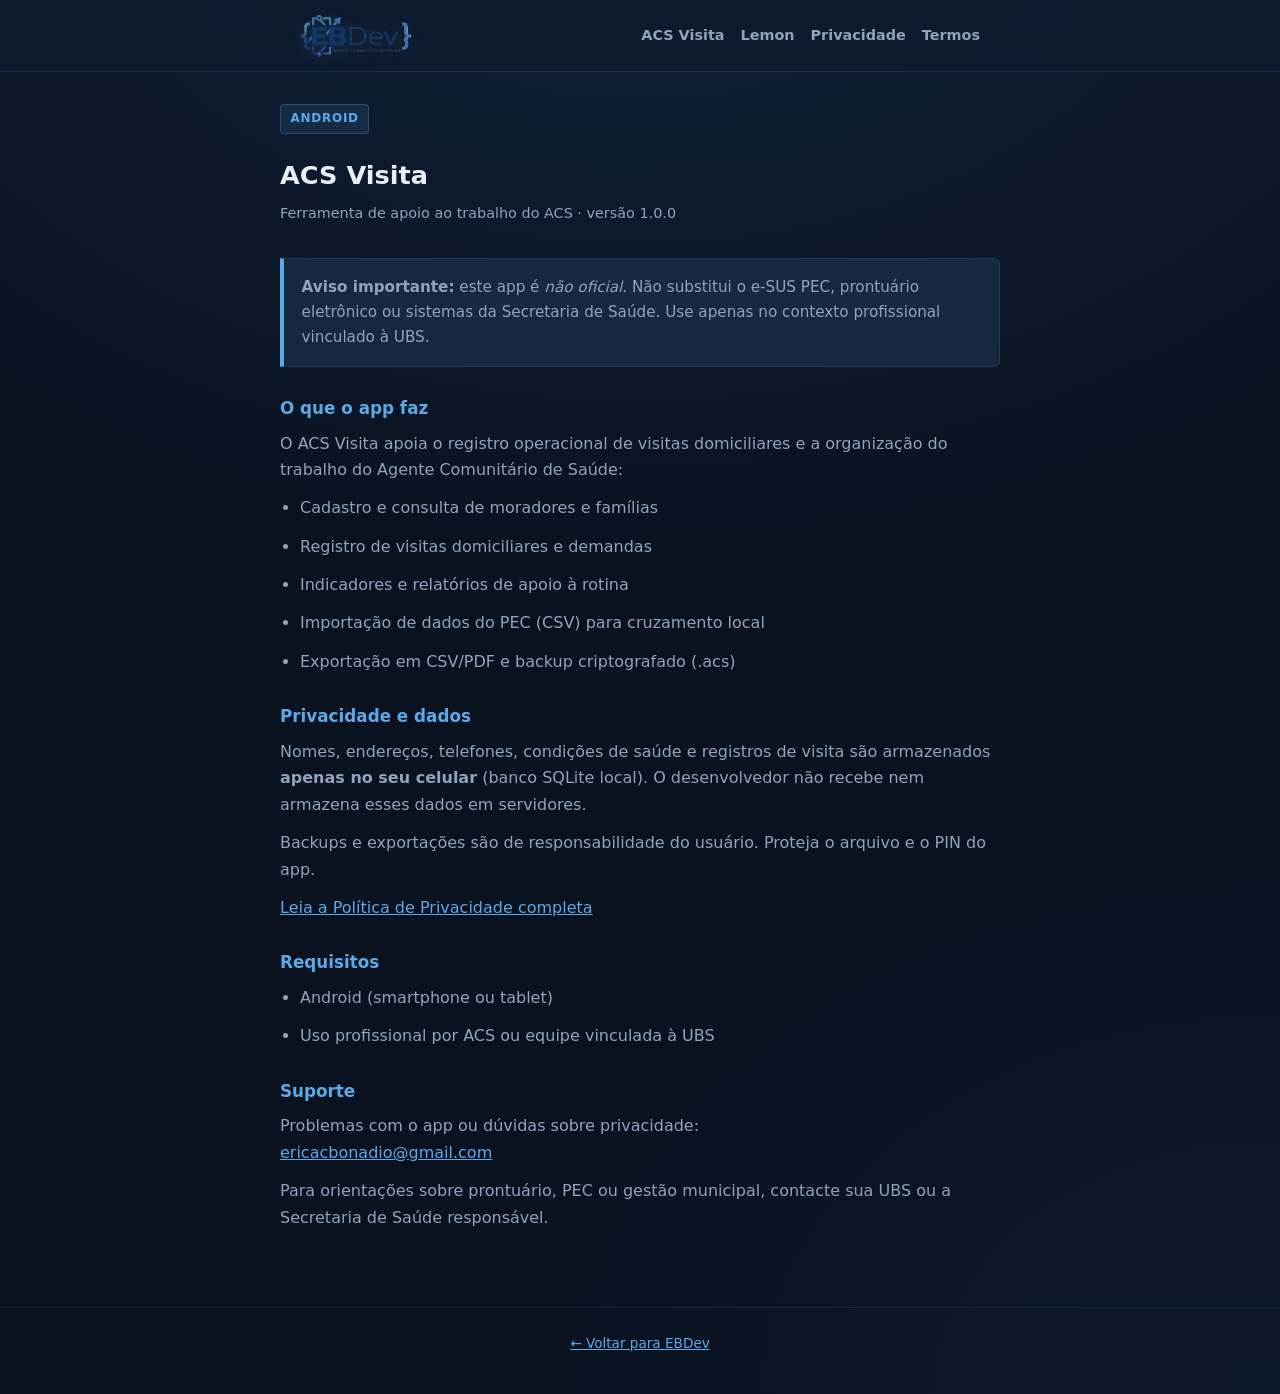
==== acs-visita/index.html @ 59e24e64 "Organiza site em pastas por app com redirecionamentos na raiz. ACS Visita e Lemon em subpastas; URLs" ====
<!DOCTYPE html>
<html lang="pt-BR">
<head>
  <meta charset="UTF-8">
  <meta name="viewport" content="width=device-width, initial-scale=1.0">
  <meta name="description" content="ACS Visita — app de apoio para visitas domiciliares do Agente Comunitário de Saúde. Dados locais, sem nuvem.">
  <title>ACS Visita | EBDev</title>
  <link rel="icon" href="../assets/logo-icon.svg" type="image/svg+xml">
  <link rel="stylesheet" href="../styles.css">
</head>
<body>
  <header class="site-header">
    <div class="container">
      <a href="../index.html" class="logo-link">
        <img class="logo-full" src="../assets/logo.png" alt="EBDev — Desenvolvimento de Software" height="44">
        <img class="logo-icon" src="../assets/logo-icon.svg" alt="EBDev" width="40" height="40">
      </a>
      <nav>
        <ul class="nav-links">
          <li><a href="index.html">ACS Visita</a></li>
          <li><a href="../lemon/">Lemon</a></li>
          <li><a href="politica-privacidade.html">Privacidade</a></li>
          <li><a href="termos-de-uso.html">Termos</a></li>
        </ul>
      </nav>
    </div>
  </header>

  <main class="container legal-page">
    <span class="badge">Android</span>
    <h1>ACS Visita</h1>
    <p class="updated">Ferramenta de apoio ao trabalho do ACS · versão 1.0.0</p>

    <div class="notice">
      <strong>Aviso importante:</strong> este app é <em>não oficial</em>. Não substitui
      o e-SUS PEC, prontuário eletrônico ou sistemas da Secretaria de Saúde.
      Use apenas no contexto profissional vinculado à UBS.
    </div>

    <h2>O que o app faz</h2>
    <p>
      O ACS Visita apoia o registro operacional de visitas domiciliares e a
      organização do trabalho do Agente Comunitário de Saúde:
    </p>
    <ul>
      <li>Cadastro e consulta de moradores e famílias</li>
      <li>Registro de visitas domiciliares e demandas</li>
      <li>Indicadores e relatórios de apoio à rotina</li>
      <li>Importação de dados do PEC (CSV) para cruzamento local</li>
      <li>Exportação em CSV/PDF e backup criptografado (.acs)</li>
    </ul>

    <h2>Privacidade e dados</h2>
    <p>
      Nomes, endereços, telefones, condições de saúde e registros de visita são
      armazenados <strong>apenas no seu celular</strong> (banco SQLite local).
      O desenvolvedor não recebe nem armazena esses dados em servidores.
    </p>
    <p>
      Backups e exportações são de responsabilidade do usuário. Proteja o arquivo
      e o PIN do app.
    </p>
    <p>
      <a href="politica-privacidade.html">Leia a Política de Privacidade completa</a>
    </p>

    <h2>Requisitos</h2>
    <ul>
      <li>Android (smartphone ou tablet)</li>
      <li>Uso profissional por ACS ou equipe vinculada à UBS</li>
    </ul>

    <h2>Suporte</h2>
    <p>
      Problemas com o app ou dúvidas sobre privacidade:<br>
      <a href="mailto:ericacbonadio@gmail.com">ericacbonadio@gmail.com</a>
    </p>
    <p>
      Para orientações sobre prontuário, PEC ou gestão municipal, contacte sua UBS
      ou a Secretaria de Saúde responsável.
    </p>
  </main>

  <footer class="site-footer">
    <div class="container">
      <p><a href="../index.html">← Voltar para EBDev</a></p>
    </div>
  </footer>
</body>
</html>
---- styles.css ----
:root {
  /* Paleta EBDev — dark tech */
  --brand-navy: #0c2d4a;
  --brand-navy-mid: #1a4975;
  --brand-blue: #2b6cb0;
  --brand-blue-hover: #3d7ec4;
  --brand-sky: #5da9e8;
  --brand-sky-dim: rgba(93, 169, 232, 0.12);

  --bg: #0a1220;
  --bg-elevated: #0f1a2e;
  --surface: #132337;
  --surface-hover: #182a42;
  --text: #e8eef4;
  --text-muted: #8fa3bc;
  --accent: var(--brand-sky);
  --accent-hover: #7ec0f5;
  --accent-light: var(--brand-sky-dim);
  --border: rgba(93, 169, 232, 0.14);
  --border-strong: rgba(93, 169, 232, 0.28);
  --glow: rgba(43, 108, 176, 0.35);
  --font: system-ui, -apple-system, "Segoe UI", Roboto, sans-serif;
}

*,
*::before,
*::after {
  box-sizing: border-box;
  margin: 0;
  padding: 0;
}

html {
  scroll-behavior: smooth;
}

body {
  font-family: var(--font);
  background:
    radial-gradient(ellipse 80% 50% at 50% -10%, rgba(43, 108, 176, 0.18), transparent),
    radial-gradient(ellipse 60% 40% at 100% 100%, rgba(26, 73, 117, 0.12), transparent),
    var(--bg);
  color: var(--text);
  line-height: 1.65;
  min-height: 100vh;
}

a {
  color: var(--accent);
}

a:hover {
  color: var(--accent-hover);
  text-decoration: underline;
}

.container {
  max-width: 720px;
  margin: 0 auto;
  padding: 0 1.25rem;
}

.site-header {
  background: rgba(15, 26, 46, 0.85);
  backdrop-filter: blur(12px);
  color: var(--text);
  padding: 0.85rem 0;
  border-bottom: 1px solid var(--border);
  position: sticky;
  top: 0;
  z-index: 100;
}

.site-header a {
  color: var(--text-muted);
  text-decoration: none;
  font-weight: 600;
}

.site-header a:hover {
  color: var(--accent);
  text-decoration: none;
}

.site-header .container {
  display: flex;
  justify-content: space-between;
  align-items: center;
  gap: 1rem;
}

.logo-link {
  display: flex;
  align-items: center;
  line-height: 0;
}

.logo-link img,
.logo-link svg {
  height: 40px;
  width: auto;
  display: block;
}

.logo-link .logo-full {
  height: 44px;
  filter: drop-shadow(0 2px 8px rgba(93, 169, 232, 0.15));
}

.logo-link .logo-icon {
  display: none;
  height: 40px;
  width: 40px;
}

.nav-links {
  display: flex;
  flex-wrap: wrap;
  gap: 1rem;
  list-style: none;
  font-size: 0.9rem;
}

.hero {
  padding: 2.75rem 0 2rem;
  text-align: center;
}

.hero .badge {
  margin-left: auto;
  margin-right: auto;
}

.hero-logo {
  width: min(420px, 92vw);
  height: auto;
  margin: 0 auto 1.5rem;
  display: block;
  filter: drop-shadow(0 8px 28px rgba(43, 108, 176, 0.25));
}

.hero .lead {
  color: var(--text-muted);
  font-size: 1.05rem;
  max-width: 55ch;
  margin: 0 auto;
  text-align: left;
}

.badge {
  display: inline-block;
  background: var(--accent-light);
  color: var(--accent);
  font-size: 0.75rem;
  font-weight: 600;
  text-transform: uppercase;
  letter-spacing: 0.06em;
  padding: 0.25rem 0.6rem;
  border-radius: 4px;
  margin-bottom: 1.25rem;
  border: 1px solid var(--border-strong);
}

.card {
  background: var(--surface);
  border: 1px solid var(--border);
  border-radius: 10px;
  padding: 1.5rem;
  margin-bottom: 1.5rem;
  transition: border-color 0.2s, box-shadow 0.2s;
}

.card:hover {
  border-color: var(--border-strong);
  box-shadow: 0 4px 24px rgba(0, 0, 0, 0.25);
}

.card h2 {
  font-size: 1.15rem;
  margin-bottom: 0.75rem;
  color: var(--text);
}

.card p,
.card li {
  color: var(--text-muted);
}

.card ul {
  margin: 0.75rem 0 0 1.25rem;
}

.card li + li {
  margin-top: 0.35rem;
}

.projects-grid {
  display: grid;
  gap: 1.5rem;
}

@media (min-width: 640px) {
  .projects-grid {
    grid-template-columns: 1fr 1fr;
  }
}

.card-emoji {
  font-size: 0.95em;
}

.badge--lemon {
  background: rgba(132, 204, 22, 0.14);
  color: #a3e635;
  border-color: rgba(163, 230, 53, 0.35);
}

.btn--lemon {
  background: linear-gradient(135deg, #4d7c0f 0%, #84cc16 100%);
  border-color: rgba(163, 230, 53, 0.35);
  box-shadow: 0 4px 16px rgba(132, 204, 22, 0.25);
}

.btn--lemon:hover {
  background: linear-gradient(135deg, #65a30d 0%, #a3e635 100%);
  box-shadow: 0 6px 20px rgba(132, 204, 22, 0.35);
}

.card--lemon h2 {
  color: var(--text);
}

.legal-app-title {
  font-size: 0.95rem;
  margin: 1.25rem 0 0.5rem;
  color: var(--accent);
}

.legal-app-title:first-of-type {
  margin-top: 0.75rem;
}

.card h3 {
  font-size: 0.95rem;
}

.btn {
  display: inline-block;
  margin-top: 1rem;
  padding: 0.6rem 1.1rem;
  background: linear-gradient(135deg, var(--brand-navy-mid) 0%, var(--brand-blue) 100%);
  color: #fff !important;
  text-decoration: none;
  border-radius: 6px;
  font-size: 0.9rem;
  font-weight: 600;
  border: 1px solid var(--border-strong);
  box-shadow: 0 4px 16px var(--glow);
}

.btn:hover {
  background: linear-gradient(135deg, var(--brand-blue) 0%, var(--brand-sky) 100%);
  color: #fff !important;
  text-decoration: none;
  box-shadow: 0 6px 20px var(--glow);
}

.legal-page {
  padding: 2rem 0 3rem;
}

.legal-page h1 {
  font-size: 1.6rem;
  margin-bottom: 0.35rem;
  color: var(--text);
}

.legal-page .updated {
  color: var(--text-muted);
  font-size: 0.9rem;
  margin-bottom: 2rem;
}

.legal-page h2 {
  font-size: 1.05rem;
  margin: 1.75rem 0 0.5rem;
  color: var(--accent);
}

.legal-page p,
.legal-page li {
  color: var(--text-muted);
  margin-bottom: 0.75rem;
}

.legal-page ul {
  margin: 0 0 0.75rem 1.25rem;
}

.notice {
  background: var(--accent-light);
  border-left: 4px solid var(--brand-sky);
  padding: 1rem 1.1rem;
  border-radius: 0 6px 6px 0;
  margin: 1.5rem 0;
  font-size: 0.95rem;
  color: var(--text-muted);
  border-top: 1px solid var(--border);
  border-right: 1px solid var(--border);
  border-bottom: 1px solid var(--border);
}

.site-footer {
  border-top: 1px solid var(--border);
  padding: 1.5rem 0 2.5rem;
  margin-top: 1rem;
  text-align: center;
  font-size: 0.85rem;
  color: var(--text-muted);
}

.site-footer a {
  font-weight: 500;
}

.sr-only {
  position: absolute;
  width: 1px;
  height: 1px;
  padding: 0;
  margin: -1px;
  overflow: hidden;
  clip: rect(0, 0, 0, 0);
  white-space: nowrap;
  border: 0;
}

@media (max-width: 520px) {
  .site-header .container {
    flex-direction: row;
    align-items: center;
    justify-content: space-between;
    gap: 0.75rem;
  }

  .logo-link .logo-full {
    display: none;
  }

  .logo-link .logo-icon {
    display: block;
  }

  .nav-links {
    gap: 0.65rem;
    font-size: 0.82rem;
  }

  .hero .lead {
    text-align: center;
  }
}
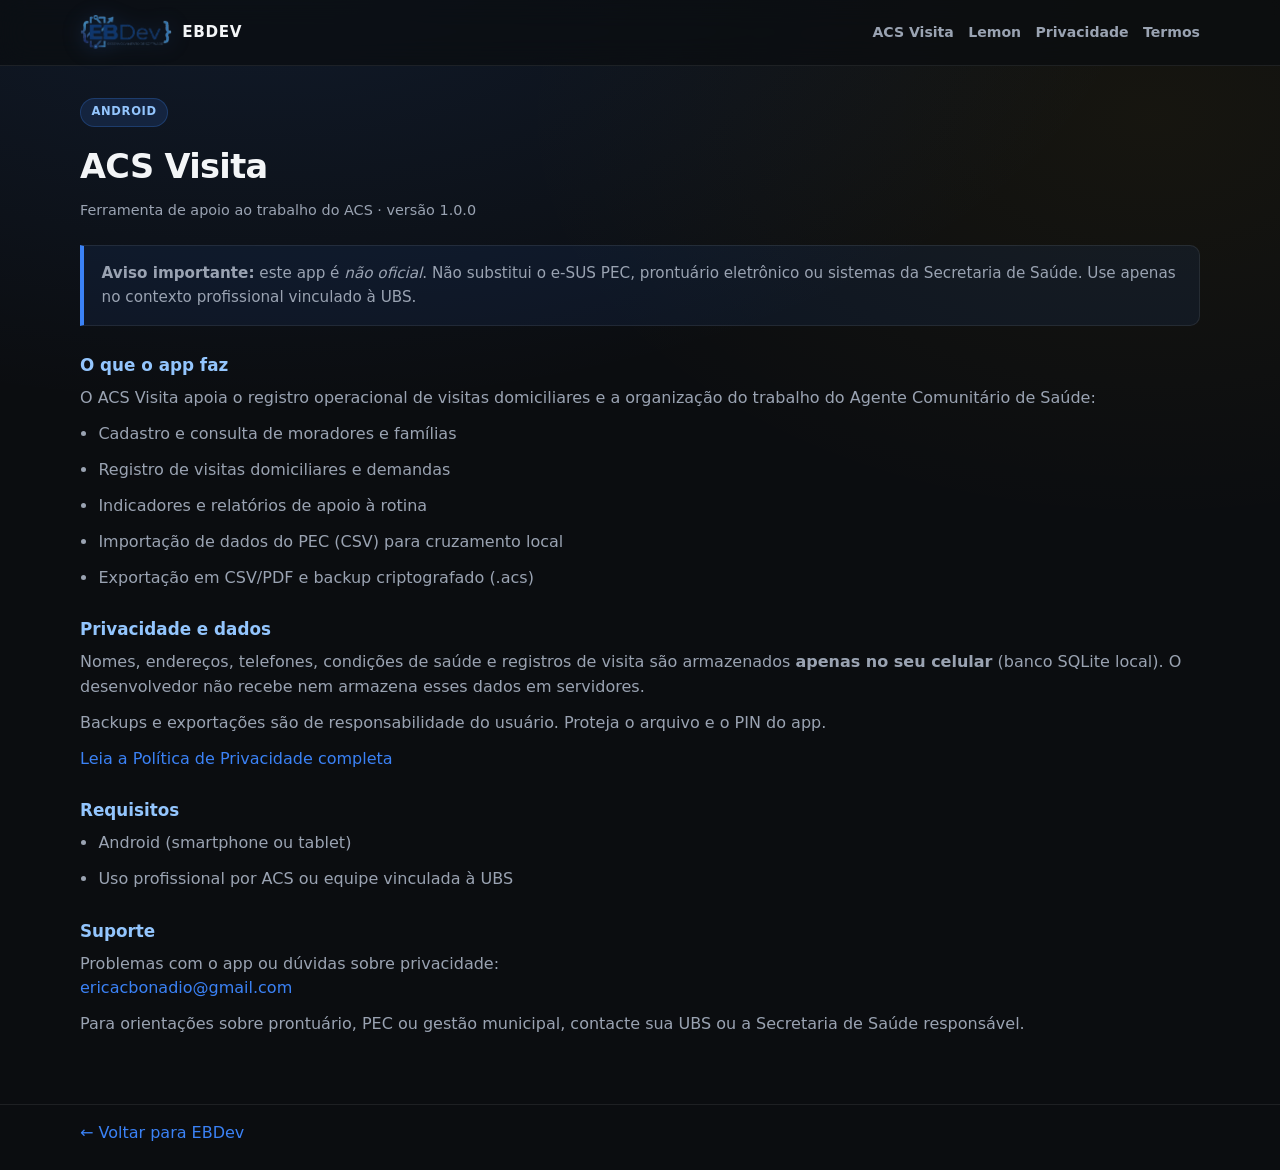
==== commit f5e17413: "Porta visual do Lovable para o site estático EBDev. Home com hero, stack, cards ACS/Lemon diferencia" ====
--- a/acs-visita/index.html
+++ b/acs-visita/index.html
@@ -11,9 +11,9 @@
 <body>
   <header class="site-header">
     <div class="container">
-      <a href="../index.html" class="logo-link">
-        <img class="logo-full" src="../assets/logo.png" alt="EBDev — Desenvolvimento de Software" height="44">
-        <img class="logo-icon" src="../assets/logo-icon.svg" alt="EBDev" width="40" height="40">
+      <a href="../index.html" class="brand">
+        <img src="../assets/logo.png" alt="" height="36">
+        <span class="brand-word">EBDEV</span>
       </a>
       <nav>
         <ul class="nav-links">
--- a/styles.css
+++ b/styles.css
@@ -1,25 +1,21 @@
 :root {
-  /* Paleta EBDev — dark tech */
-  --brand-navy: #0c2d4a;
-  --brand-navy-mid: #1a4975;
-  --brand-blue: #2b6cb0;
-  --brand-blue-hover: #3d7ec4;
-  --brand-sky: #5da9e8;
-  --brand-sky-dim: rgba(93, 169, 232, 0.12);
-
-  --bg: #0a1220;
-  --bg-elevated: #0f1a2e;
-  --surface: #132337;
-  --surface-hover: #182a42;
-  --text: #e8eef4;
-  --text-muted: #8fa3bc;
-  --accent: var(--brand-sky);
-  --accent-hover: #7ec0f5;
-  --accent-light: var(--brand-sky-dim);
-  --border: rgba(93, 169, 232, 0.14);
-  --border-strong: rgba(93, 169, 232, 0.28);
-  --glow: rgba(43, 108, 176, 0.35);
-  --font: system-ui, -apple-system, "Segoe UI", Roboto, sans-serif;
+  --bg: #0b0d10;
+  --surface: #14181f;
+  --surface-2: #1a1f28;
+  --border: rgba(255, 255, 255, 0.08);
+  --border-strong: rgba(255, 255, 255, 0.14);
+  --text: #f3f5f7;
+  --text-muted: #9aa3b2;
+  --text-dim: #6b7382;
+  --blue: #3b82f6;
+  --blue-soft: rgba(59, 130, 246, 0.14);
+  --blue-glow: rgba(59, 130, 246, 0.35);
+  --lemon: #eab308;
+  --lemon-soft: rgba(234, 179, 8, 0.14);
+  --font: "Segoe UI", system-ui, -apple-system, sans-serif;
+  --mono: ui-monospace, "Cascadia Code", "SF Mono", Menlo, Consolas, monospace;
+  --radius: 18px;
+  --max: 1120px;
 }
 
 *,
@@ -37,290 +33,712 @@
 body {
   font-family: var(--font);
   background:
-    radial-gradient(ellipse 80% 50% at 50% -10%, rgba(43, 108, 176, 0.18), transparent),
-    radial-gradient(ellipse 60% 40% at 100% 100%, rgba(26, 73, 117, 0.12), transparent),
+    radial-gradient(ellipse 70% 40% at 20% -5%, rgba(59, 130, 246, 0.12), transparent),
+    radial-gradient(ellipse 50% 35% at 90% 10%, rgba(234, 179, 8, 0.05), transparent),
     var(--bg);
   color: var(--text);
-  line-height: 1.65;
+  line-height: 1.55;
   min-height: 100vh;
 }
 
 a {
-  color: var(--accent);
+  color: var(--blue);
+  text-decoration: none;
 }
 
 a:hover {
-  color: var(--accent-hover);
   text-decoration: underline;
 }
 
+img {
+  max-width: 100%;
+  display: block;
+}
+
+ul {
+  list-style: none;
+}
+
 .container {
-  max-width: 720px;
-  margin: 0 auto;
-  padding: 0 1.25rem;
-}
-
+  width: min(100% - 2rem, var(--max));
+  margin-inline: auto;
+}
+
+/* Header */
 .site-header {
-  background: rgba(15, 26, 46, 0.85);
-  backdrop-filter: blur(12px);
-  color: var(--text);
-  padding: 0.85rem 0;
-  border-bottom: 1px solid var(--border);
   position: sticky;
   top: 0;
-  z-index: 100;
-}
-
-.site-header a {
-  color: var(--text-muted);
-  text-decoration: none;
+  z-index: 50;
+  backdrop-filter: blur(14px);
+  background: rgba(11, 13, 16, 0.72);
+  border-bottom: 1px solid var(--border);
+}
+
+.site-header .container {
+  display: flex;
+  align-items: center;
+  justify-content: space-between;
+  gap: 1rem;
+  padding: 0.9rem 0;
+}
+
+.brand {
+  display: inline-flex;
+  align-items: center;
+  gap: 0.65rem;
+  color: var(--text);
+  font-weight: 700;
+  letter-spacing: 0.04em;
+  text-decoration: none;
+}
+
+.brand:hover {
+  text-decoration: none;
+  color: var(--text);
+}
+
+.brand img {
+  height: 36px;
+  width: auto;
+  filter: drop-shadow(0 2px 10px rgba(59, 130, 246, 0.25));
+}
+
+.brand-word {
+  font-size: 0.95rem;
+}
+
+.contact-exec {
+  font-family: var(--mono);
+  font-size: 0.85rem;
+  color: var(--text-muted);
+  text-decoration: none;
+}
+
+.contact-exec:hover {
+  color: var(--blue);
+  text-decoration: none;
+}
+
+.nav-links {
+  display: flex;
+  flex-wrap: wrap;
+  gap: 0.9rem;
+  align-items: center;
+}
+
+.nav-links a {
+  color: var(--text-muted);
+  font-size: 0.88rem;
   font-weight: 600;
-}
-
-.site-header a:hover {
-  color: var(--accent);
-  text-decoration: none;
-}
-
-.site-header .container {
+  text-decoration: none;
+}
+
+.nav-links a:hover {
+  color: var(--text);
+}
+
+/* Home layout */
+.home {
+  padding: 1.5rem 0 2.5rem;
+  display: grid;
+  gap: 1rem;
+}
+
+.panel {
+  background: var(--surface);
+  border: 1px solid var(--border);
+  border-radius: var(--radius);
+  padding: 1.35rem;
+}
+
+.hero-grid {
+  display: grid;
+  gap: 1rem;
+}
+
+@media (min-width: 900px) {
+  .hero-grid {
+    grid-template-columns: 1.55fr 1fr;
+    align-items: stretch;
+  }
+}
+
+.hero-main {
+  padding: 1.6rem 1.5rem 1.7rem;
+}
+
+.status-pill {
+  display: inline-flex;
+  align-items: center;
+  gap: 0.45rem;
+  padding: 0.35rem 0.75rem;
+  border-radius: 999px;
+  background: var(--blue-soft);
+  color: #93c5fd;
+  font-size: 0.72rem;
+  font-weight: 700;
+  letter-spacing: 0.06em;
+  text-transform: uppercase;
+  margin-bottom: 1.25rem;
+}
+
+.status-pill::before {
+  content: "";
+  width: 0.45rem;
+  height: 0.45rem;
+  border-radius: 50%;
+  background: var(--blue);
+  box-shadow: 0 0 10px var(--blue-glow);
+}
+
+.hero-title {
+  font-size: clamp(2.2rem, 5vw, 3.4rem);
+  line-height: 1.05;
+  font-weight: 800;
+  letter-spacing: -0.03em;
+  margin-bottom: 0.35rem;
+}
+
+.hero-subtitle {
+  font-size: clamp(1.35rem, 3vw, 2rem);
+  line-height: 1.15;
+  font-weight: 700;
+  color: #a8b0be;
+  letter-spacing: -0.02em;
+  margin-bottom: 1.1rem;
+}
+
+.hero-lead {
+  color: var(--text-muted);
+  max-width: 48ch;
+  font-size: 1rem;
+}
+
+.stack-panel {
+  display: flex;
+  flex-direction: column;
+  gap: 1rem;
+  min-height: 100%;
+}
+
+.stack-head {
   display: flex;
   justify-content: space-between;
   align-items: center;
+  gap: 0.75rem;
+}
+
+.stack-head h2,
+.section-label {
+  font-size: 0.72rem;
+  letter-spacing: 0.1em;
+  text-transform: uppercase;
+  color: var(--text-dim);
+  font-weight: 700;
+}
+
+.stack-ver {
+  font-family: var(--mono);
+  font-size: 0.78rem;
+  color: var(--blue);
+}
+
+.stack-list {
+  display: grid;
+  gap: 0.7rem;
+}
+
+.stack-item {
+  display: flex;
+  justify-content: space-between;
+  gap: 0.75rem;
+  align-items: center;
+  padding: 0.75rem 0.85rem;
+  border-radius: 12px;
+  background: var(--surface-2);
+  border: 1px solid var(--border);
+}
+
+.stack-item span {
+  font-size: 0.92rem;
+  font-weight: 600;
+}
+
+.stack-item em {
+  font-style: normal;
+  font-family: var(--mono);
+  font-size: 0.75rem;
+  color: #93c5fd;
+}
+
+.stack-visual {
+  margin-top: auto;
+  height: 88px;
+  border-radius: 12px;
+  border: 1px solid var(--border);
+  background:
+    linear-gradient(180deg, transparent 0%, rgba(11, 13, 16, 0.55) 100%),
+    repeating-linear-gradient(
+      90deg,
+      transparent 0 18px,
+      rgba(59, 130, 246, 0.18) 18px 19px
+    ),
+    repeating-linear-gradient(
+      0deg,
+      transparent 0 18px,
+      rgba(59, 130, 246, 0.12) 18px 19px
+    ),
+    radial-gradient(circle at 50% 120%, rgba(59, 130, 246, 0.35), transparent 55%),
+    #0a1018;
+  overflow: hidden;
+  position: relative;
+}
+
+.stack-visual::after {
+  content: "";
+  position: absolute;
+  inset: auto 10% -20px 10%;
+  height: 40px;
+  background: radial-gradient(ellipse, rgba(59, 130, 246, 0.45), transparent 70%);
+  filter: blur(8px);
+}
+
+/* Projects */
+.projects-grid {
+  display: grid;
   gap: 1rem;
 }
 
-.logo-link {
-  display: flex;
-  align-items: center;
-  line-height: 0;
-}
-
-.logo-link img,
-.logo-link svg {
-  height: 40px;
-  width: auto;
-  display: block;
-}
-
-.logo-link .logo-full {
-  height: 44px;
-  filter: drop-shadow(0 2px 8px rgba(93, 169, 232, 0.15));
-}
-
-.logo-link .logo-icon {
-  display: none;
-  height: 40px;
-  width: 40px;
-}
-
-.nav-links {
-  display: flex;
-  flex-wrap: wrap;
-  gap: 1rem;
-  list-style: none;
-  font-size: 0.9rem;
-}
-
-.hero {
-  padding: 2.75rem 0 2rem;
-  text-align: center;
-}
-
-.hero .badge {
-  margin-left: auto;
-  margin-right: auto;
-}
-
-.hero-logo {
-  width: min(420px, 92vw);
-  height: auto;
-  margin: 0 auto 1.5rem;
-  display: block;
-  filter: drop-shadow(0 8px 28px rgba(43, 108, 176, 0.25));
-}
-
-.hero .lead {
-  color: var(--text-muted);
-  font-size: 1.05rem;
-  max-width: 55ch;
-  margin: 0 auto;
-  text-align: left;
-}
-
-.badge {
-  display: inline-block;
-  background: var(--accent-light);
-  color: var(--accent);
-  font-size: 0.75rem;
-  font-weight: 600;
-  text-transform: uppercase;
-  letter-spacing: 0.06em;
-  padding: 0.25rem 0.6rem;
-  border-radius: 4px;
-  margin-bottom: 1.25rem;
-  border: 1px solid var(--border-strong);
-}
-
-.card {
-  background: var(--surface);
-  border: 1px solid var(--border);
-  border-radius: 10px;
-  padding: 1.5rem;
-  margin-bottom: 1.5rem;
-  transition: border-color 0.2s, box-shadow 0.2s;
-}
-
-.card:hover {
-  border-color: var(--border-strong);
-  box-shadow: 0 4px 24px rgba(0, 0, 0, 0.25);
-}
-
-.card h2 {
-  font-size: 1.15rem;
-  margin-bottom: 0.75rem;
-  color: var(--text);
-}
-
-.card p,
-.card li {
-  color: var(--text-muted);
-}
-
-.card ul {
-  margin: 0.75rem 0 0 1.25rem;
-}
-
-.card li + li {
-  margin-top: 0.35rem;
-}
-
-.projects-grid {
-  display: grid;
-  gap: 1.5rem;
-}
-
-@media (min-width: 640px) {
+@media (min-width: 860px) {
   .projects-grid {
     grid-template-columns: 1fr 1fr;
   }
 }
 
-.card-emoji {
-  font-size: 0.95em;
-}
-
-.badge--lemon {
-  background: rgba(132, 204, 22, 0.14);
-  color: #a3e635;
-  border-color: rgba(163, 230, 53, 0.35);
-}
-
-.btn--lemon {
-  background: linear-gradient(135deg, #4d7c0f 0%, #84cc16 100%);
-  border-color: rgba(163, 230, 53, 0.35);
-  box-shadow: 0 4px 16px rgba(132, 204, 22, 0.25);
-}
-
-.btn--lemon:hover {
-  background: linear-gradient(135deg, #65a30d 0%, #a3e635 100%);
-  box-shadow: 0 6px 20px rgba(132, 204, 22, 0.35);
-}
-
-.card--lemon h2 {
+.project-card {
+  display: flex;
+  flex-direction: column;
+  gap: 0.85rem;
+  min-height: 100%;
+  padding: 1.25rem;
+}
+
+.project-top {
+  display: flex;
+  align-items: flex-start;
+  gap: 0.85rem;
+}
+
+.project-icon {
+  width: 44px;
+  height: 44px;
+  border-radius: 50%;
+  display: grid;
+  place-items: center;
+  flex-shrink: 0;
+  font-size: 1.2rem;
+}
+
+.project-icon--acs {
+  background: var(--blue-soft);
+  color: #93c5fd;
+  box-shadow: 0 0 0 1px rgba(59, 130, 246, 0.25);
+}
+
+.project-icon--lemon {
+  background: var(--lemon-soft);
+  color: #facc15;
+  box-shadow: 0 0 0 1px rgba(234, 179, 8, 0.28);
+  border-radius: 12px;
+}
+
+.project-card h2 {
+  font-size: 1.45rem;
+  letter-spacing: -0.02em;
+}
+
+.project-meta {
+  font-family: var(--mono);
+  font-size: 0.78rem;
+  margin-top: 0.15rem;
+}
+
+.project-meta--acs {
+  color: #60a5fa;
+}
+
+.project-meta--lemon {
+  color: #facc15;
+}
+
+.project-card p {
+  color: var(--text-muted);
+  font-size: 0.95rem;
+}
+
+.project-media {
+  margin-top: auto;
+  border-radius: 14px;
+  border: 1px solid var(--border);
+  background: #0c1118;
+  min-height: 150px;
+  padding: 1rem;
+  display: grid;
+  place-items: center;
+  overflow: hidden;
+}
+
+.phones {
+  display: flex;
+  gap: 0.8rem;
+  align-items: flex-end;
+  justify-content: center;
+}
+
+.phone {
+  width: 78px;
+  height: 128px;
+  border-radius: 14px;
+  border: 1px solid rgba(96, 165, 250, 0.35);
+  background: linear-gradient(160deg, #152033, #0b1220);
+  box-shadow: 0 10px 30px rgba(0, 0, 0, 0.45), 0 0 20px rgba(59, 130, 246, 0.15);
+  position: relative;
+  padding: 12px 10px;
+}
+
+.phone:nth-child(2) {
+  transform: translateY(-8px);
+}
+
+.phone::before {
+  content: "";
+  display: block;
+  width: 28px;
+  height: 4px;
+  border-radius: 999px;
+  background: rgba(255, 255, 255, 0.15);
+  margin: 0 auto 14px;
+}
+
+.phone-dots {
+  display: grid;
+  grid-template-columns: 1fr 1fr;
+  gap: 8px;
+}
+
+.phone-dots span {
+  aspect-ratio: 1;
+  border-radius: 8px;
+  background: linear-gradient(145deg, #60a5fa, #2563eb);
+  box-shadow: 0 0 14px rgba(59, 130, 246, 0.55);
+}
+
+.lemon-widgets {
+  width: 100%;
+  display: grid;
+  grid-template-columns: 1.2fr 0.8fr 1fr;
+  gap: 0.6rem;
+}
+
+.widget {
+  background: #12171f;
+  border: 1px solid var(--border);
+  border-radius: 10px;
+  padding: 0.65rem 0.7rem;
+}
+
+.widget strong {
+  display: block;
+  font-size: 0.68rem;
+  color: var(--text-dim);
+  text-transform: uppercase;
+  letter-spacing: 0.04em;
+  margin-bottom: 0.45rem;
+}
+
+.bar {
+  height: 7px;
+  border-radius: 999px;
+  background: rgba(255, 255, 255, 0.08);
+  overflow: hidden;
+}
+
+.bar > i {
+  display: block;
+  height: 100%;
+  width: 76%;
+  background: linear-gradient(90deg, #ca8a04, #facc15);
+  border-radius: inherit;
+}
+
+.widget-value {
+  font-family: var(--mono);
+  font-size: 0.95rem;
+  color: #fde68a;
+  font-weight: 700;
+}
+
+.mini-bars {
+  display: flex;
+  align-items: flex-end;
+  gap: 0.35rem;
+  height: 38px;
+}
+
+.mini-bars span {
+  flex: 1;
+  border-radius: 3px 3px 0 0;
+  background: #eab308;
+  position: relative;
+}
+
+.mini-bars span:nth-child(1) { height: 35%; }
+.mini-bars span:nth-child(2) { height: 78%; }
+.mini-bars span:nth-child(3) { height: 100%; }
+
+.mini-bars span::after {
+  content: attr(data-label);
+  position: absolute;
+  bottom: -1.1rem;
+  left: 50%;
+  transform: translateX(-50%);
+  font-size: 0.62rem;
+  color: var(--text-dim);
+  font-family: var(--mono);
+}
+
+.project-stats {
+  display: flex;
+  flex-wrap: wrap;
+  gap: 0.5rem;
+  margin-top: 0.25rem;
+}
+
+.stat-chip {
+  font-family: var(--mono);
+  font-size: 0.72rem;
+  padding: 0.35rem 0.55rem;
+  border-radius: 8px;
+  border: 1px solid var(--border);
+  color: var(--text-muted);
+  background: rgba(255, 255, 255, 0.02);
+}
+
+.btn {
+  display: inline-flex;
+  align-items: center;
+  justify-content: center;
+  gap: 0.35rem;
+  margin-top: 0.35rem;
+  padding: 0.7rem 1.05rem;
+  border-radius: 999px;
+  font-size: 0.9rem;
+  font-weight: 700;
+  text-decoration: none;
+  border: 1px solid transparent;
+  transition: transform 0.15s ease, background 0.15s ease, border-color 0.15s ease;
+}
+
+.btn:hover {
+  text-decoration: none;
+  transform: translateY(-1px);
+}
+
+.btn-primary {
+  background: var(--blue);
+  color: #fff !important;
+  box-shadow: 0 8px 24px var(--blue-glow);
+}
+
+.btn-primary:hover {
+  background: #2563eb;
+  color: #fff !important;
+}
+
+.btn-ghost {
+  background: transparent;
+  color: var(--text) !important;
+  border-color: var(--border-strong);
+}
+
+.btn-ghost:hover {
+  border-color: rgba(255, 255, 255, 0.28);
+  color: var(--text) !important;
+}
+
+.btn-lemon {
+  background: linear-gradient(135deg, #a16207, #eab308);
+  color: #111 !important;
+  box-shadow: 0 8px 24px rgba(234, 179, 8, 0.28);
+}
+
+.btn-lemon:hover {
+  background: linear-gradient(135deg, #ca8a04, #facc15);
+  color: #111 !important;
+}
+
+/* Bottom grid */
+.bottom-grid {
+  display: grid;
+  gap: 1rem;
+}
+
+@media (min-width: 860px) {
+  .bottom-grid {
+    grid-template-columns: 1.1fr 1fr;
+  }
+}
+
+.legal-panel .section-label {
+  margin-bottom: 1rem;
+}
+
+.legal-block + .legal-block {
+  margin-top: 1rem;
+  padding-top: 1rem;
+  border-top: 1px solid var(--border);
+}
+
+.legal-block h3 {
+  font-size: 0.82rem;
+  letter-spacing: 0.06em;
+  text-transform: uppercase;
+  margin-bottom: 0.55rem;
+}
+
+.legal-block--acs h3 {
+  color: #60a5fa;
+}
+
+.legal-block--lemon h3 {
+  color: #eab308;
+}
+
+.legal-block a {
+  display: inline-flex;
+  align-items: center;
+  gap: 0.4rem;
   color: var(--text);
-}
-
-.legal-app-title {
-  font-size: 0.95rem;
-  margin: 1.25rem 0 0.5rem;
-  color: var(--accent);
-}
-
-.legal-app-title:first-of-type {
-  margin-top: 0.75rem;
-}
-
-.card h3 {
-  font-size: 0.95rem;
-}
-
-.btn {
-  display: inline-block;
-  margin-top: 1rem;
-  padding: 0.6rem 1.1rem;
-  background: linear-gradient(135deg, var(--brand-navy-mid) 0%, var(--brand-blue) 100%);
-  color: #fff !important;
-  text-decoration: none;
-  border-radius: 6px;
-  font-size: 0.9rem;
   font-weight: 600;
-  border: 1px solid var(--border-strong);
-  box-shadow: 0 4px 16px var(--glow);
-}
-
-.btn:hover {
-  background: linear-gradient(135deg, var(--brand-blue) 0%, var(--brand-sky) 100%);
-  color: #fff !important;
-  text-decoration: none;
-  box-shadow: 0 6px 20px var(--glow);
-}
-
+  font-size: 0.92rem;
+  text-decoration: none;
+  margin-bottom: 0.35rem;
+}
+
+.legal-block a:hover {
+  color: var(--blue);
+}
+
+.legal-block--lemon a:hover {
+  color: #facc15;
+}
+
+.cta-panel {
+  display: flex;
+  flex-direction: column;
+  justify-content: center;
+  gap: 0.85rem;
+  text-align: center;
+  padding: 1.6rem 1.4rem;
+}
+
+.cta-panel h2 {
+  font-size: clamp(1.35rem, 3vw, 1.75rem);
+  letter-spacing: -0.02em;
+}
+
+.cta-panel p {
+  color: var(--text-muted);
+}
+
+.site-footer {
+  border-top: 1px solid var(--border);
+  padding: 1rem 0 1.5rem;
+  margin-top: 0.5rem;
+}
+
+.footer-row {
+  display: flex;
+  flex-wrap: wrap;
+  justify-content: space-between;
+  gap: 0.6rem 1.2rem;
+  font-family: var(--mono);
+  font-size: 0.72rem;
+  color: var(--text-dim);
+  letter-spacing: 0.04em;
+}
+
+.footer-meta {
+  display: flex;
+  flex-wrap: wrap;
+  gap: 0.75rem;
+}
+
+/* Inner / legal pages (ACS, Lemon) */
 .legal-page {
   padding: 2rem 0 3rem;
 }
 
 .legal-page h1 {
-  font-size: 1.6rem;
+  font-size: clamp(1.6rem, 4vw, 2.1rem);
   margin-bottom: 0.35rem;
-  color: var(--text);
+  letter-spacing: -0.02em;
 }
 
 .legal-page .updated {
   color: var(--text-muted);
   font-size: 0.9rem;
-  margin-bottom: 2rem;
+  margin-bottom: 1.5rem;
 }
 
 .legal-page h2 {
   font-size: 1.05rem;
-  margin: 1.75rem 0 0.5rem;
-  color: var(--accent);
+  margin: 1.6rem 0 0.5rem;
+  color: #93c5fd;
 }
 
 .legal-page p,
 .legal-page li {
   color: var(--text-muted);
-  margin-bottom: 0.75rem;
+  margin-bottom: 0.7rem;
 }
 
 .legal-page ul {
-  margin: 0 0 0.75rem 1.25rem;
+  margin: 0 0 0.75rem 1.15rem;
+  list-style: disc;
+}
+
+.badge {
+  display: inline-block;
+  background: var(--blue-soft);
+  color: #93c5fd;
+  font-size: 0.72rem;
+  font-weight: 700;
+  text-transform: uppercase;
+  letter-spacing: 0.06em;
+  padding: 0.28rem 0.65rem;
+  border-radius: 999px;
+  margin-bottom: 0.9rem;
+  border: 1px solid rgba(59, 130, 246, 0.25);
+}
+
+.badge--lemon {
+  background: var(--lemon-soft);
+  color: #fde68a;
+  border-color: rgba(234, 179, 8, 0.3);
 }
 
 .notice {
-  background: var(--accent-light);
-  border-left: 4px solid var(--brand-sky);
+  background: rgba(59, 130, 246, 0.08);
+  border-left: 4px solid var(--blue);
   padding: 1rem 1.1rem;
-  border-radius: 0 6px 6px 0;
-  margin: 1.5rem 0;
+  border-radius: 0 10px 10px 0;
+  margin: 1.25rem 0;
   font-size: 0.95rem;
   color: var(--text-muted);
   border-top: 1px solid var(--border);
   border-right: 1px solid var(--border);
   border-bottom: 1px solid var(--border);
-}
-
-.site-footer {
-  border-top: 1px solid var(--border);
-  padding: 1.5rem 0 2.5rem;
-  margin-top: 1rem;
-  text-align: center;
-  font-size: 0.85rem;
-  color: var(--text-muted);
-}
-
-.site-footer a {
-  font-weight: 500;
 }
 
 .sr-only {
@@ -335,28 +753,21 @@
   border: 0;
 }
 
-@media (max-width: 520px) {
-  .site-header .container {
-    flex-direction: row;
-    align-items: center;
-    justify-content: space-between;
-    gap: 0.75rem;
-  }
-
-  .logo-link .logo-full {
+@media (max-width: 640px) {
+  .brand-word {
     display: none;
   }
 
-  .logo-link .logo-icon {
-    display: block;
+  .lemon-widgets {
+    grid-template-columns: 1fr;
   }
 
-  .nav-links {
-    gap: 0.65rem;
-    font-size: 0.82rem;
+  .mini-bars {
+    margin-bottom: 0.9rem;
   }
 
-  .hero .lead {
-    text-align: center;
+  .hero-main,
+  .panel {
+    padding: 1.15rem;
   }
 }
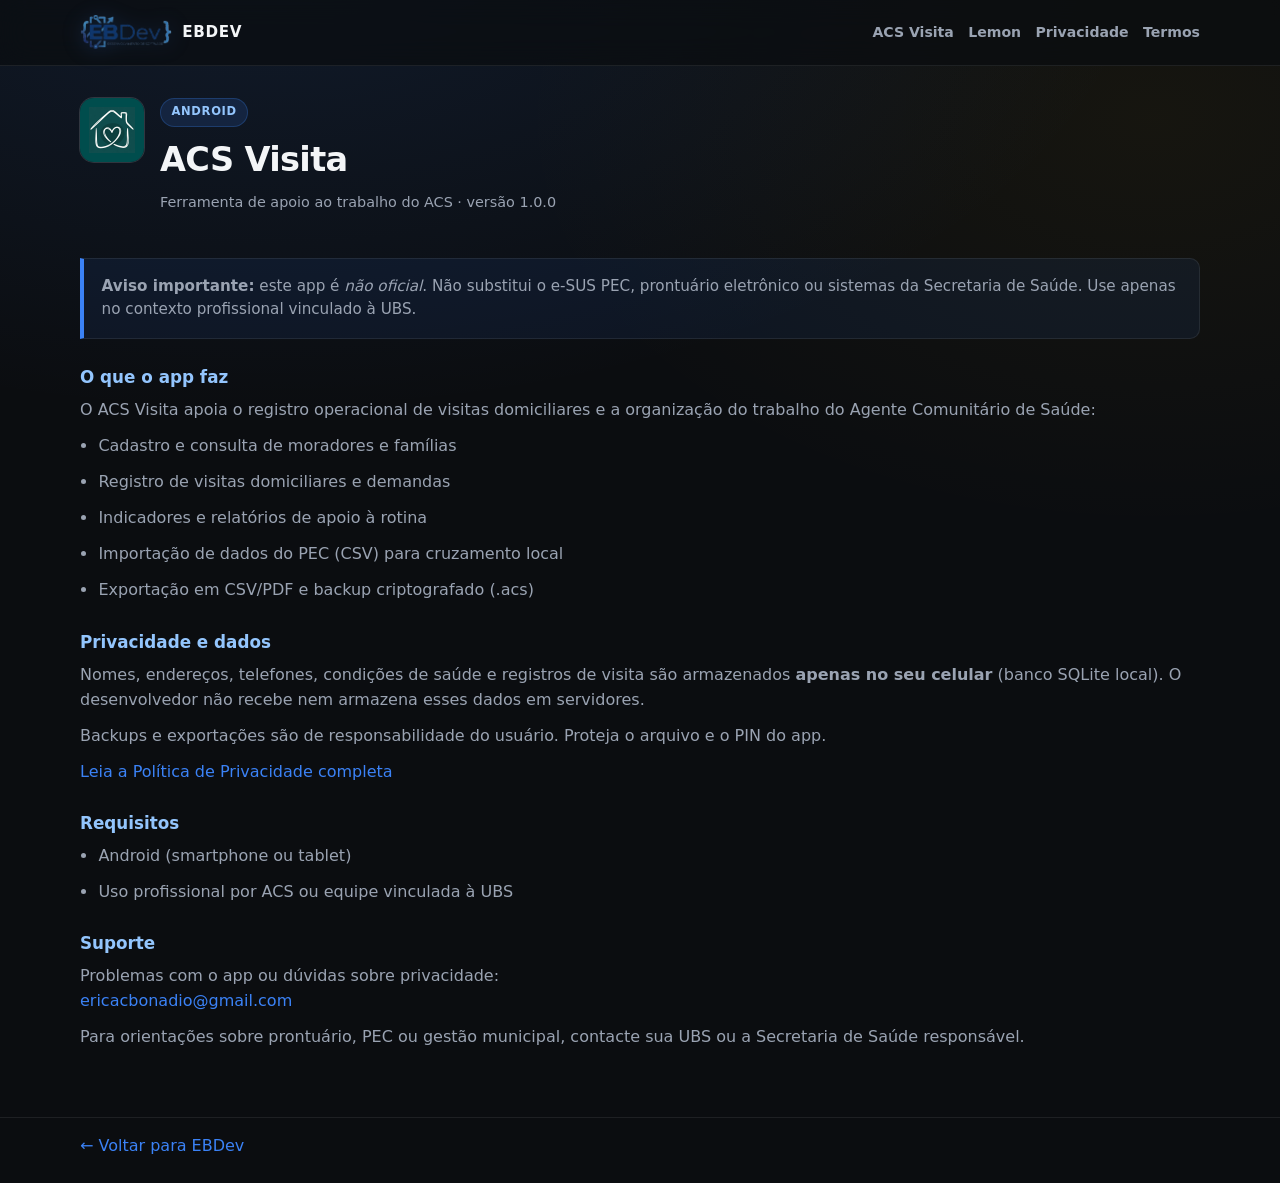
==== commit 22671797: "Adiciona logo oficial do ACS Visita na home e na página do app. Usa o ícone casa+coração do app no c" ====
--- a/acs-visita/index.html
+++ b/acs-visita/index.html
@@ -27,9 +27,14 @@
   </header>
 
   <main class="container legal-page">
-    <span class="badge">Android</span>
-    <h1>ACS Visita</h1>
-    <p class="updated">Ferramenta de apoio ao trabalho do ACS · versão 1.0.0</p>
+    <div class="app-page-head">
+      <img class="app-page-logo" src="logo.png" alt="Logo ACS Visita" width="64" height="64">
+      <div>
+        <span class="badge">Android</span>
+        <h1>ACS Visita</h1>
+        <p class="updated">Ferramenta de apoio ao trabalho do ACS · versão 1.0.0</p>
+      </div>
+    </div>
 
     <div class="notice">
       <strong>Aviso importante:</strong> este app é <em>não oficial</em>. Não substitui
--- a/styles.css
+++ b/styles.css
@@ -329,6 +329,15 @@
   gap: 0.85rem;
 }
 
+.project-logo {
+  width: 48px;
+  height: 48px;
+  border-radius: 12px;
+  object-fit: cover;
+  flex-shrink: 0;
+  box-shadow: 0 0 0 1px rgba(59, 130, 246, 0.25);
+}
+
 .project-icon {
   width: 44px;
   height: 44px;
@@ -679,6 +688,30 @@
   padding: 2rem 0 3rem;
 }
 
+.app-page-head {
+  display: flex;
+  align-items: flex-start;
+  gap: 1rem;
+  margin-bottom: 0.5rem;
+}
+
+.app-page-logo {
+  width: 64px;
+  height: 64px;
+  border-radius: 14px;
+  object-fit: cover;
+  flex-shrink: 0;
+  box-shadow: 0 0 0 1px var(--border-strong);
+}
+
+.app-page-head .badge {
+  margin-bottom: 0.45rem;
+}
+
+.app-page-head .updated {
+  margin-bottom: 0;
+}
+
 .legal-page h1 {
   font-size: clamp(1.6rem, 4vw, 2.1rem);
   margin-bottom: 0.35rem;
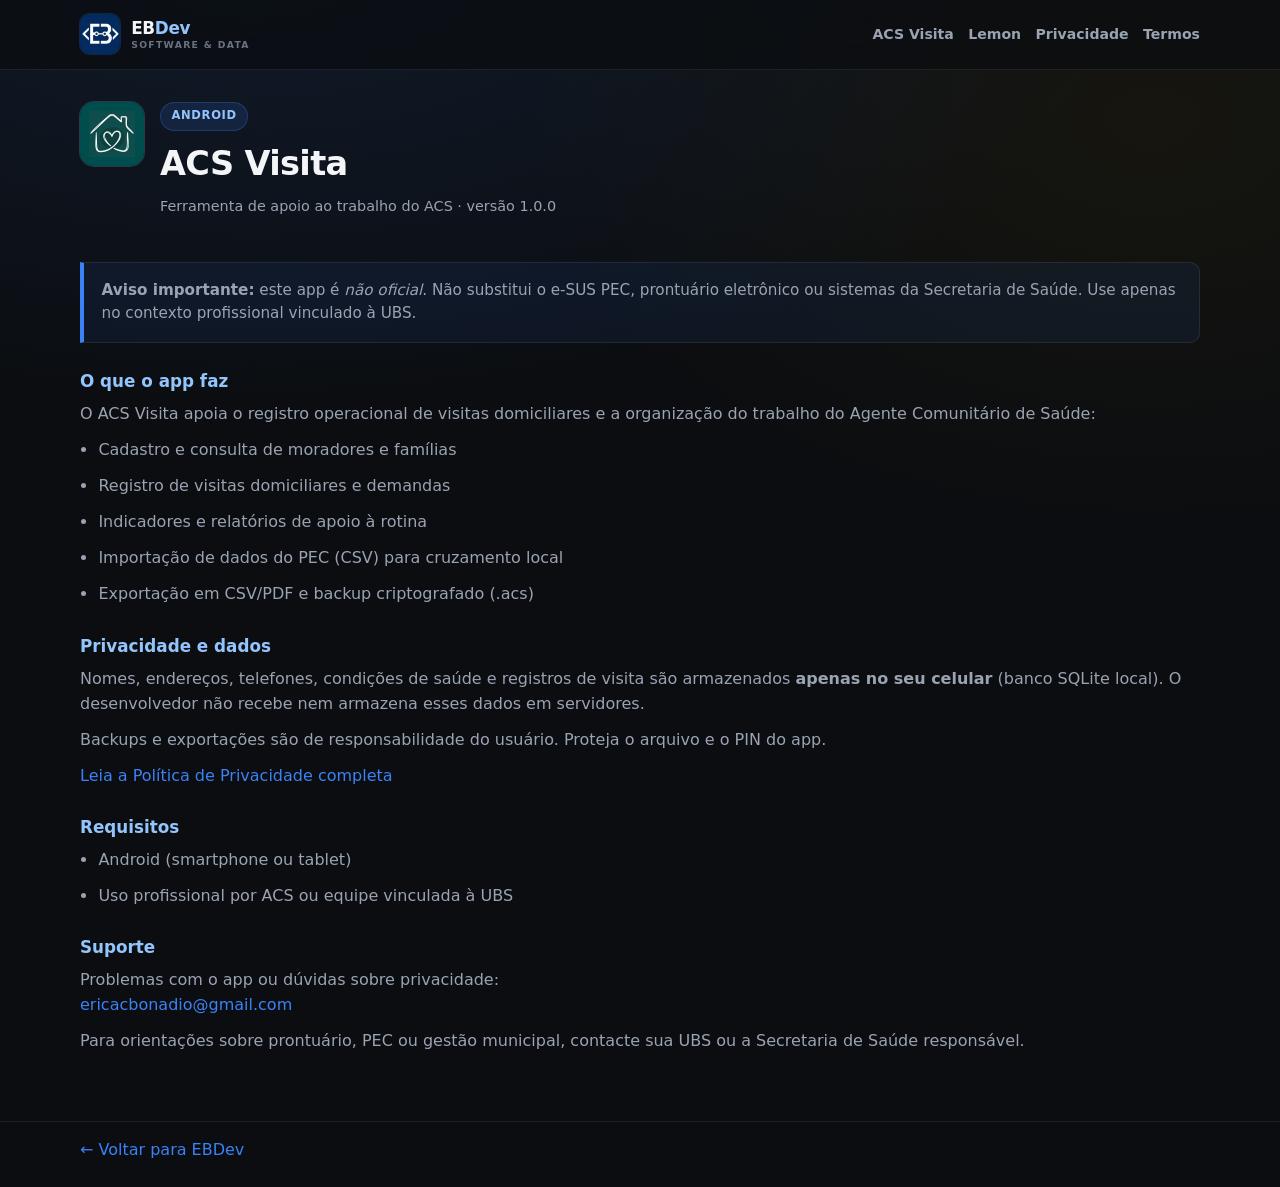
==== commit 5b6295b9: "Atualiza identidade visual com a nova logo EBDev. Badge <EB> no header/favicon e wordmark Software &" ====
--- a/acs-visita/index.html
+++ b/acs-visita/index.html
@@ -5,15 +5,18 @@
   <meta name="viewport" content="width=device-width, initial-scale=1.0">
   <meta name="description" content="ACS Visita — app de apoio para visitas domiciliares do Agente Comunitário de Saúde. Dados locais, sem nuvem.">
   <title>ACS Visita | EBDev</title>
-  <link rel="icon" href="../assets/logo-icon.svg" type="image/svg+xml">
+  <link rel="icon" href="../assets/favicon.png" type="image/png">
   <link rel="stylesheet" href="../styles.css">
 </head>
 <body>
   <header class="site-header">
     <div class="container">
       <a href="../index.html" class="brand">
-        <img src="../assets/logo.png" alt="" height="36">
-        <span class="brand-word">EBDEV</span>
+        <img src="../assets/logo-icon.png" alt="EBDev" width="40" height="40">
+        <span class="brand-text">
+          <span class="brand-word">EB<span>Dev</span></span>
+          <span class="brand-tag">Software &amp; Data</span>
+        </span>
       </a>
       <nav>
         <ul class="nav-links">
--- a/styles.css
+++ b/styles.css
@@ -85,10 +85,8 @@
 .brand {
   display: inline-flex;
   align-items: center;
-  gap: 0.65rem;
+  gap: 0.7rem;
   color: var(--text);
-  font-weight: 700;
-  letter-spacing: 0.04em;
   text-decoration: none;
 }
 
@@ -98,13 +96,37 @@
 }
 
 .brand img {
-  height: 36px;
-  width: auto;
-  filter: drop-shadow(0 2px 10px rgba(59, 130, 246, 0.25));
+  height: 40px;
+  width: 40px;
+  border-radius: 10px;
+  object-fit: cover;
+  box-shadow: 0 0 0 1px rgba(59, 130, 246, 0.2);
+}
+
+.brand-text {
+  display: flex;
+  flex-direction: column;
+  line-height: 1.05;
 }
 
 .brand-word {
-  font-size: 0.95rem;
+  font-size: 1.05rem;
+  font-weight: 800;
+  letter-spacing: -0.02em;
+}
+
+.brand-word span {
+  color: #93c5fd;
+  font-weight: 700;
+}
+
+.brand-tag {
+  font-size: 0.58rem;
+  letter-spacing: 0.14em;
+  text-transform: uppercase;
+  color: var(--text-dim);
+  font-weight: 600;
+  margin-top: 0.15rem;
 }
 
 .contact-exec {
@@ -787,7 +809,7 @@
 }
 
 @media (max-width: 640px) {
-  .brand-word {
+  .brand-tag {
     display: none;
   }
 
